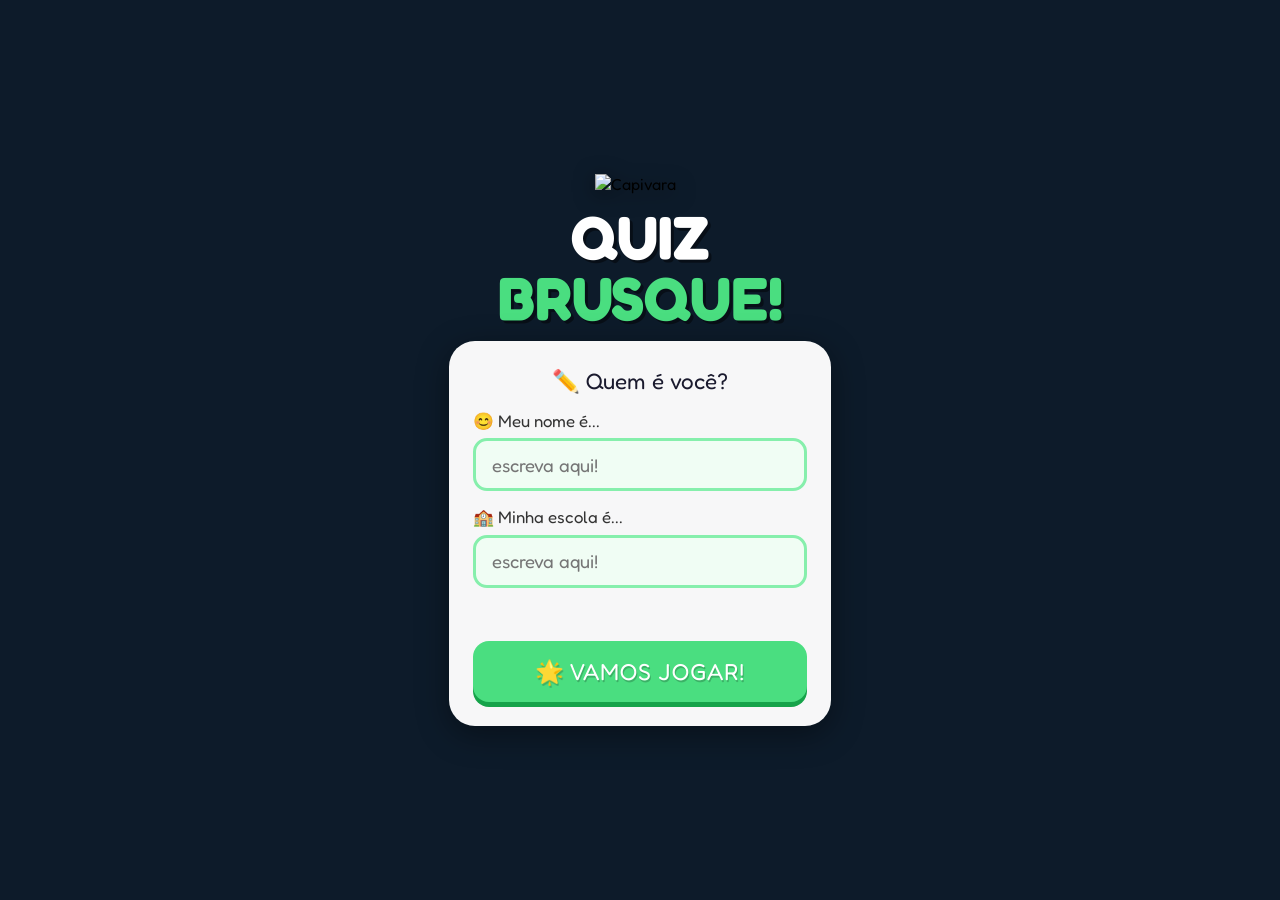
==== index.html @ b45f7496 "curricularização v2.1" ====
<!DOCTYPE html>
<html lang="pt-br">

<head>
    <meta charset="UTF-8">
    <meta name="viewport" content="width=device-width, initial-scale=1.0">
    <title>Quiz Brusque</title>
    <style>
        @import url('https://fonts.googleapis.com/css2?family=Fredoka+One&family=Nunito:wght@700&display=swap');

        * {
            margin: 0;
            padding: 0;
            box-sizing: border-box;
        }

        body {
            background-color: #0d1b2a;
            background-image: url(https://media.discordapp.net/attachments/1097881292365905961/1504967784780664882/Parque-das-Esculturas-Brusque.png?ex=6a08e9f8&is=6a079878&hm=9c4b93c9c77f2094c403393fca9617393a05e2f3eaa50a9bc4819f9c9cd547e5&=&format=webp&quality=lossless&width=808&height=538);
            background-position: top center;
            background-size: cover;
            background-repeat: no-repeat;
            min-height: 100vh;
            display: flex;
            align-items: center;
            justify-content: center;
            font-family: 'Fredoka One', cursive;
        }

        main {
            width: 100%;
            max-width: 420px;
            padding: 1.5rem 1.2rem;
            display: flex;
            flex-direction: column;
            align-items: center;
            gap: 0.8rem;
            animation: entrar 0.7s cubic-bezier(0.34, 1.56, 0.64, 1) both;
        }

        @keyframes entrar {
            from {
                opacity: 0;
                transform: scale(0.8) translateY(30px);
            }

            to {
                opacity: 1;
                transform: scale(1) translateY(0);
            }
        }

        .capivara {
            width: 90px;
            animation: balancear 2s ease-in-out infinite alternate;
            filter: drop-shadow(0 4px 10px rgba(0, 0, 0, 0.5));
        }

        @keyframes balancear {
            from {
                transform: rotate(-7deg) scale(1);
            }

            to {
                transform: rotate(7deg) scale(1.08);
            }
        }

        .titulo-quiz {
            font-family: 'Fredoka One', cursive;
            font-size: clamp(2.6rem, 10vw, 3.8rem);
            text-align: center;
            line-height: 1;
            color: #fff;
            text-shadow: 3px 3px 0 rgba(0, 0, 0, 0.45);
        }

        .titulo-quiz .verde {
            color: #4ade80;
        }

        .card {
            width: 100%;
            background: rgba(255, 255, 255, 0.97);
            border-radius: 26px;
            padding: 1.6rem 1.5rem 1.5rem;
            display: flex;
            flex-direction: column;
            gap: 1rem;
            box-shadow: 0 8px 32px rgba(0, 0, 0, 0.4);
        }

        .erro-msg {
            font-family: 'Fredoka One', cursive;
            font-size: 1rem;
            color: #ef4444;
            text-align: center;
            min-height: 1.3rem;
            display: block;
        }

        .erro-msg.sacudir {
            animation: sacudir 0.4s ease;
        }

        @keyframes sacudir {

            0%,
            100% {
                transform: translateX(0);
            }

            20% {
                transform: translateX(-8px);
            }

            40% {
                transform: translateX(8px);
            }

            60% {
                transform: translateX(-5px);
            }

            80% {
                transform: translateX(5px);
            }
        }

        .btn-comecar {
            display: block;
            width: 100%;
            padding: 1rem;
            background: #4ade80;
            border: none;
            border-radius: 16px;
            color: #fff;
            font-family: 'Fredoka One', cursive;
            font-size: 1.45rem;
            letter-spacing: 0.04em;
            cursor: pointer;
            text-shadow: 1px 2px 0 rgba(0, 0, 0, 0.2);
            box-shadow: 0 5px 0 #16a34a;
            transition: transform 0.1s, box-shadow 0.1s;
        }

        .btn-comecar:hover {
            transform: translateY(-2px);
            box-shadow: 0 7px 0 #16a34a;
        }

        .btn-comecar:active {
            transform: translateY(3px);
            box-shadow: 0 2px 0 #16a34a;
        }

        .btn-comecar:disabled {
            opacity: 0.5;
            cursor: not-allowed;
            transform: none;
        }

        .estrelinhas {
            position: fixed;
            inset: 0;
            pointer-events: none;
            overflow: hidden;
        }

        .estrela {
            position: absolute;
            font-size: 1.3rem;
            opacity: 0;
            animation: flutuar var(--d) var(--delay) ease-in-out infinite alternate;
        }

        @keyframes flutuar {
            from {
                opacity: 0;
                transform: translateY(0) scale(0.5);
            }

            to {
                opacity: 0.55;
                transform: translateY(-14px) scale(1);
            }
        }

        body.saindo main {
            animation: sair 0.45s ease-in both;
        }

        @keyframes sair {
            from {
                opacity: 1;
                transform: scale(1);
            }

            to {
                opacity: 0;
                transform: scale(1.05) translateY(-20px);
            }
        }
    </style>
</head>

<body>
    <div class="estrelinhas" id="estrelas"></div>

    <main>
        <img class="capivara"
            src="https://media.discordapp.net/attachments/1097881292365905961/1504967786743599165/capivara1.png?ex=6a08e9f9&is=6a079879&hm=6361ece9d0bd1d4d973d9725e84513adec3416b4a44f542e9a9966abedb84e64&=&format=webp&quality=lossless"
            alt="Capivara">

        <h1 class="titulo-quiz">QUIZ<br><span class="verde">BRUSQUE!</span></h1>

        <div class="card">
            <p style="font-family:'Fredoka One',cursive; font-size:1.4rem; color:#1a1a2e; text-align:center; margin:0;">
                ✏️ Quem é você?</p>

            <div style="display:flex; flex-direction:column; gap:0.45rem; width:100%;">
                <p style="font-family:'Fredoka One',cursive; font-size:1.05rem; color:#333; margin:0;">😊 Meu nome é...
                </p>
                <input id="inome" type="text" placeholder="escreva aqui!" maxlength="30" autocomplete="off"
                    style="display:block; width:100%; padding:0.8rem 1rem; background:#f0fdf4; border:3px solid #86efac; border-radius:14px; color:#1a1a2e; font-family:'Fredoka One',cursive; font-size:1.15rem; outline:none; transition:border-color 0.2s, background 0.2s;">
            </div>

            <div style="display:flex; flex-direction:column; gap:0.45rem; width:100%;">
                <p style="font-family:'Fredoka One',cursive; font-size:1.05rem; color:#333; margin:0;">🏫 Minha escola
                    é...</p>
                <input id="iescola" type="text" placeholder="escreva aqui!" maxlength="50" autocomplete="off"
                    style="display:block; width:100%; padding:0.8rem 1rem; background:#f0fdf4; border:3px solid #86efac; border-radius:14px; color:#1a1a2e; font-family:'Fredoka One',cursive; font-size:1.15rem; outline:none; transition:border-color 0.2s, background 0.2s;">
            </div>

            <span class="erro-msg" id="erroMsg"></span>

            <button class="btn-comecar" id="btnComecar" onclick="comecar()">🌟 VAMOS JOGAR!</button>
        </div>
    </main>

    <script>
        const emojis = ['⭐', '🌟', '✨', '💚', '🌿', '🏡', '🌈', '🌺'];
        const div = document.getElementById('estrelas');
        for (let i = 0; i < 14; i++) {
            const s = document.createElement('div');
            s.className = 'estrela';
            s.textContent = emojis[Math.floor(Math.random() * emojis.length)];
            s.style.cssText = 'top:' + Math.random() * 90 + '%;left:' + Math.random() * 95 + '%;--d:' + (Math.random() * 2 + 1.5) + 's;--delay:' + Math.random() * 2 + 's;';
            div.appendChild(s);
        }

        document.getElementById('inome').focus();

        document.getElementById('inome').addEventListener('keydown', function (e) {
            if (e.key === 'Enter') document.getElementById('iescola').focus();
        });
        document.getElementById('iescola').addEventListener('keydown', function (e) {
            if (e.key === 'Enter') comecar();
        });

        function mostrarErro(msg, campoId) {
            const erro = document.getElementById('erroMsg');
            erro.textContent = msg;
            erro.classList.remove('sacudir');
            void erro.offsetWidth;
            erro.classList.add('sacudir');
            document.getElementById(campoId).focus();
        }

        function comecar() {
            const nome = document.getElementById('inome').value.trim();
            const escola = document.getElementById('iescola').value.trim();
            if (!nome) { mostrarErro('🙈 Escreve o seu nome!', 'inome'); return; }
            if (!escola) { mostrarErro('🙈 Escreve o nome da escola!', 'iescola'); return; }

            localStorage.setItem('jogador_nome', nome);
            localStorage.setItem('jogador_escola', escola);
            localStorage.setItem('vida', 3);

            document.getElementById('btnComecar').disabled = true;
            document.body.classList.add('saindo');
            setTimeout(function () { window.location.href = 'main.html'; }, 450);
        }
    </script>
</body>

</html>
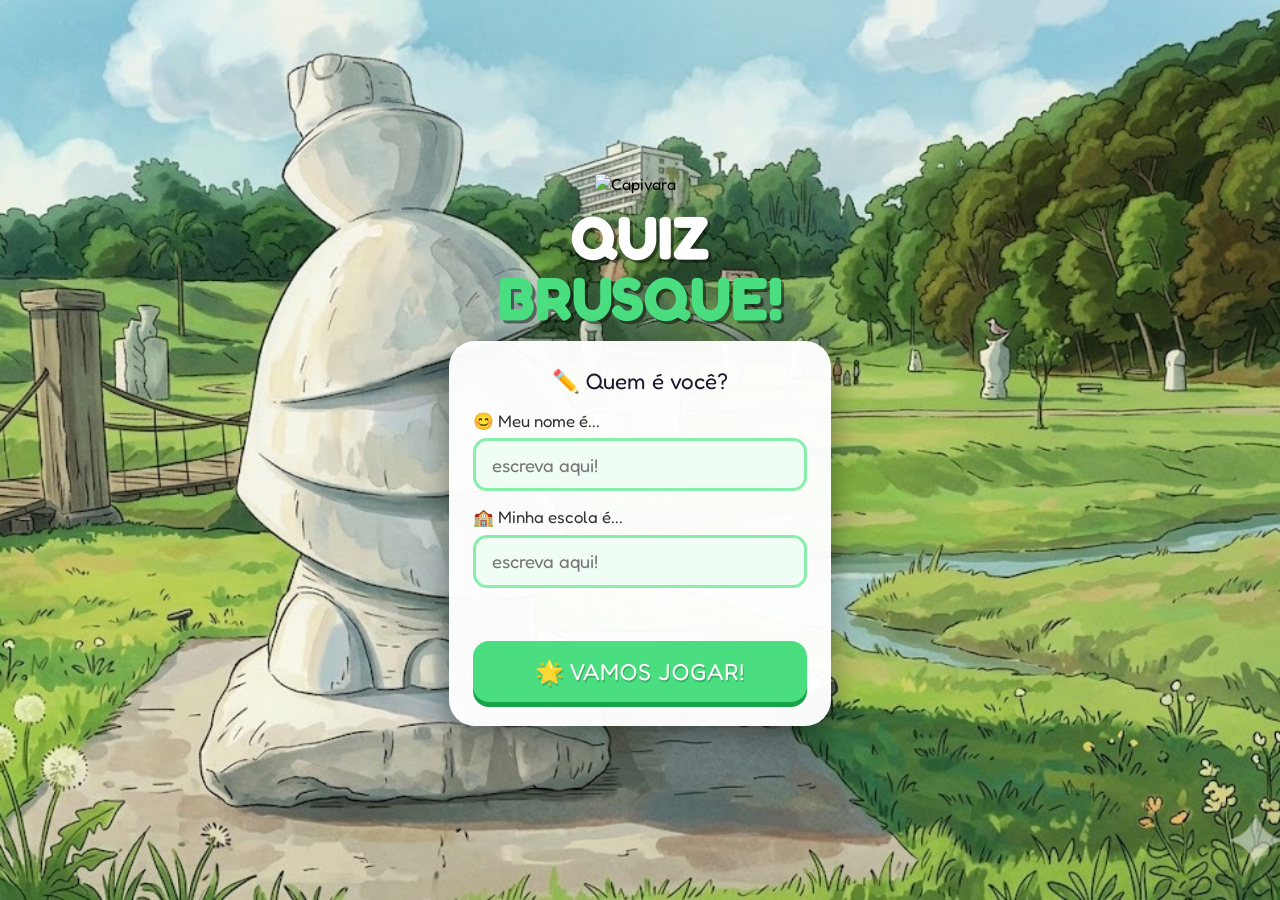
==== commit 3c0da2e7: "curricularizacao-v.2.11 correção de bugs" ====
--- a/index.html
+++ b/index.html
@@ -16,7 +16,7 @@
 
         body {
             background-color: #0d1b2a;
-            background-image: url(https://media.discordapp.net/attachments/1097881292365905961/1504967784780664882/Parque-das-Esculturas-Brusque.png?ex=6a08e9f8&is=6a079878&hm=9c4b93c9c77f2094c403393fca9617393a05e2f3eaa50a9bc4819f9c9cd547e5&=&format=webp&quality=lossless&width=808&height=538);
+            background-image: url(imagens/Parque-das-Esculturas-Brusque.png);
             background-position: top center;
             background-size: cover;
             background-repeat: no-repeat;
